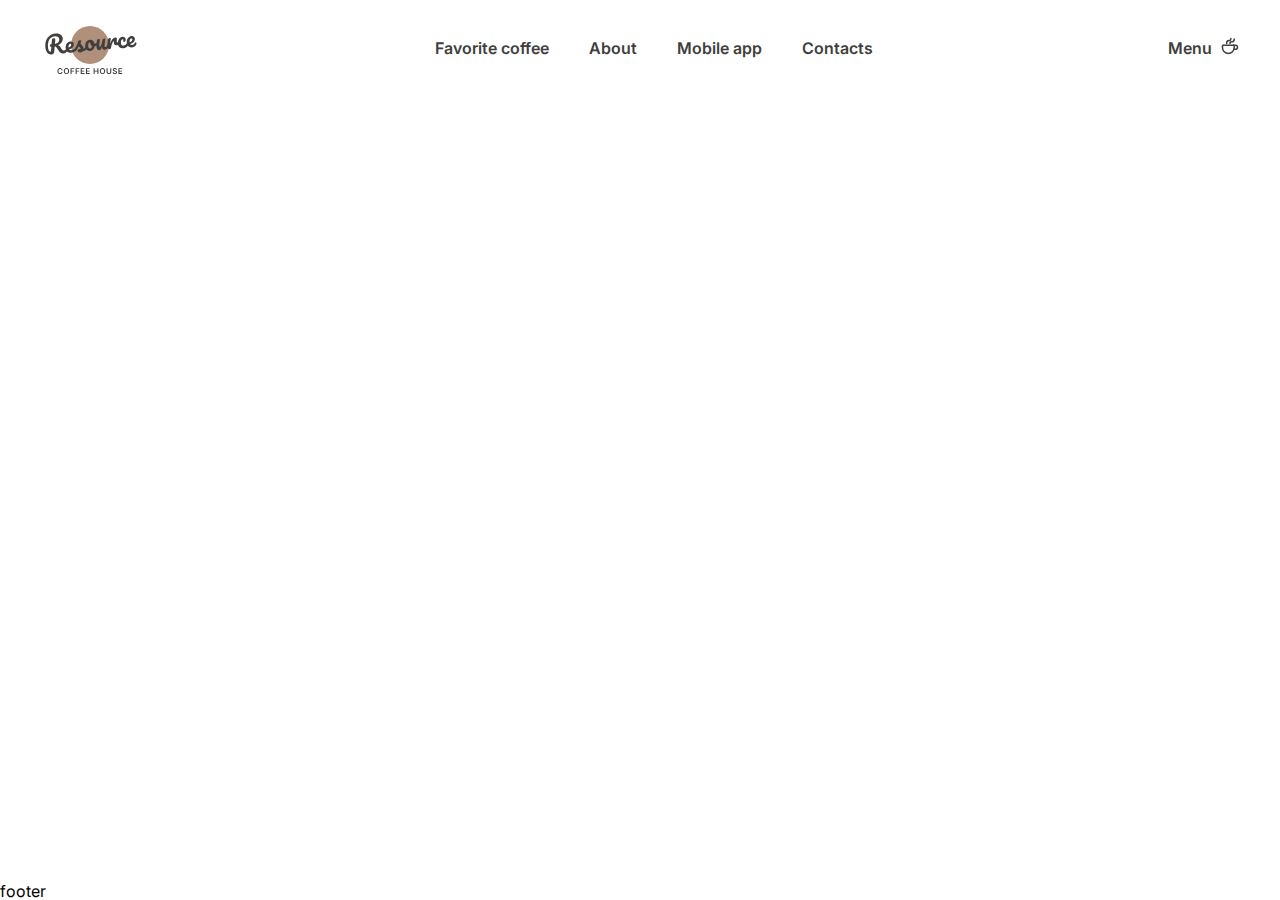
==== index.html @ 6c03af34 "feat: enjoy start" ====
<!DOCTYPE html>
<html lang="en">

<head>
  <meta charset="UTF-8">
  <meta name="viewport" content="width=device-width, initial-scale=1.0">
  <link rel="preconnect" href="https://fonts.googleapis.com">
  <link rel="preconnect" href="https://fonts.gstatic.com" crossorigin>
  <link href="https://fonts.googleapis.com/css2?family=Inter:wght@400;600&display=swap" rel="stylesheet">
  <link rel="stylesheet" href="./css/style.css">
  <title>Coffee House</title>
</head>

<body>
  <div class="wrapper">
    <header class="header">
      <div class="header__container _container">
        <a href="#" class="header__logo-container">
          <img class="header__logo-image" src="./icons/logo.svg" alt="logo">
        </a>
        <nav class="header__menu-container" id="menulist">
          <div class="header__menu-left">
            <ul class="header__menu-list">
              <li class="header__menu-item">
                <a href="#" class="header__menu-left-link menu-item">Favorite coffee</a>
              </li>
              <li class="header__menu-item">
                <a href="#" class="header__menu-left-link menu-item">About</a>
              </li>
              <li class="header__menu-item">
                <a href="#" class="header__menu-left-link menu-item">Mobile app</a>
              </li>
              <li class="header__menu-item">
                <a href="#" class="header__menu-left-link menu-item">Contacts</a>
              </li>
            </ul>
          </div>
          <div class="header__menu-right">
            <a href="#" class="header__menu-right-link menu-item">
              <span class="header__menu-right-link-text menu-item__text">Menu</span>
              <img class="header__menu-right-link-icon-small menu-item__icon" src="./icons/coffee-cup.svg" alt="cup">
              <img class="header__menu-right-link-icon-middle menu-item__icon" src="./icons/coffee-cup-middle.svg" alt="cup">
            </a>
          </div>
        </nav>
        <div class="header__burger-container">
          <button class="button-icon-burger" id="burgerbutton"></button>
        </div>
      </div>
    </header>
    <main class="main">
      <section class="main__enjoy enjoy">
        <div class="enjoy__container _container">

        </div>
      </section>
    </main>
    <footer class="footer">footer</footer>
  </div>
  <script type="module" src="./js/index.js"></script>
</body>

</html>
---- css/style.css ----
/*! normalize.css v8.0.1 | MIT License | github.com/necolas/normalize.css */
/* Document
   ========================================================================== */
/**
 * 1. Correct the line height in all browsers.
 * 2. Prevent adjustments of font size after orientation changes in iOS.
 */
html {
  line-height: 1.15; /* 1 */
  -webkit-text-size-adjust: 100%; /* 2 */
}

/* Sections
   ========================================================================== */
/**
 * Remove the margin in all browsers.
 */
body {
  margin: 0;
}

/**
 * Render the `main` element consistently in IE.
 */
main {
  display: block;
}

/**
 * Correct the font size and margin on `h1` elements within `section` and
 * `article` contexts in Chrome, Firefox, and Safari.
 */
h1 {
  font-size: 2em;
  margin: 0.67em 0;
}

/* Grouping content
   ========================================================================== */
/**
 * 1. Add the correct box sizing in Firefox.
 * 2. Show the overflow in Edge and IE.
 */
hr {
  box-sizing: content-box; /* 1 */
  height: 0; /* 1 */
  overflow: visible; /* 2 */
}

/**
 * 1. Correct the inheritance and scaling of font size in all browsers.
 * 2. Correct the odd `em` font sizing in all browsers.
 */
pre {
  font-family: monospace, monospace; /* 1 */
  font-size: 1em; /* 2 */
}

/* Text-level semantics
   ========================================================================== */
/**
 * Remove the gray background on active links in IE 10.
 */
a {
  background-color: transparent;
}

/**
 * 1. Remove the bottom border in Chrome 57-
 * 2. Add the correct text decoration in Chrome, Edge, IE, Opera, and Safari.
 */
abbr[title] {
  border-bottom: none; /* 1 */
  text-decoration: underline; /* 2 */
  -webkit-text-decoration: underline dotted;
          text-decoration: underline dotted; /* 2 */
}

/**
 * Add the correct font weight in Chrome, Edge, and Safari.
 */
b,
strong {
  font-weight: bolder;
}

/**
 * 1. Correct the inheritance and scaling of font size in all browsers.
 * 2. Correct the odd `em` font sizing in all browsers.
 */
code,
kbd,
samp {
  font-family: monospace, monospace; /* 1 */
  font-size: 1em; /* 2 */
}

/**
 * Add the correct font size in all browsers.
 */
small {
  font-size: 80%;
}

/**
 * Prevent `sub` and `sup` elements from affecting the line height in
 * all browsers.
 */
sub,
sup {
  font-size: 75%;
  line-height: 0;
  position: relative;
  vertical-align: baseline;
}

sub {
  bottom: -0.25em;
}

sup {
  top: -0.5em;
}

/* Embedded content
   ========================================================================== */
/**
 * Remove the border on images inside links in IE 10.
 */
img {
  border-style: none;
}

/* Forms
   ========================================================================== */
/**
 * 1. Change the font styles in all browsers.
 * 2. Remove the margin in Firefox and Safari.
 */
button,
input,
optgroup,
select,
textarea {
  font-family: inherit; /* 1 */
  font-size: 100%; /* 1 */
  line-height: 1.15; /* 1 */
  margin: 0; /* 2 */
}

/**
 * Show the overflow in IE.
 * 1. Show the overflow in Edge.
 */
button,
input { /* 1 */
  overflow: visible;
}

/**
 * Remove the inheritance of text transform in Edge, Firefox, and IE.
 * 1. Remove the inheritance of text transform in Firefox.
 */
button,
select { /* 1 */
  text-transform: none;
}

/**
 * Correct the inability to style clickable types in iOS and Safari.
 */
button,
[type=button],
[type=reset],
[type=submit] {
  -webkit-appearance: button;
}

/**
 * Remove the inner border and padding in Firefox.
 */
button::-moz-focus-inner,
[type=button]::-moz-focus-inner,
[type=reset]::-moz-focus-inner,
[type=submit]::-moz-focus-inner {
  border-style: none;
  padding: 0;
}

/**
 * Restore the focus styles unset by the previous rule.
 */
button:-moz-focusring,
[type=button]:-moz-focusring,
[type=reset]:-moz-focusring,
[type=submit]:-moz-focusring {
  outline: 1px dotted ButtonText;
}

/**
 * Correct the padding in Firefox.
 */
fieldset {
  padding: 0.35em 0.75em 0.625em;
}

/**
 * 1. Correct the text wrapping in Edge and IE.
 * 2. Correct the color inheritance from `fieldset` elements in IE.
 * 3. Remove the padding so developers are not caught out when they zero out
 *    `fieldset` elements in all browsers.
 */
legend {
  box-sizing: border-box; /* 1 */
  color: inherit; /* 2 */
  display: table; /* 1 */
  max-width: 100%; /* 1 */
  padding: 0; /* 3 */
  white-space: normal; /* 1 */
}

/**
 * Add the correct vertical alignment in Chrome, Firefox, and Opera.
 */
progress {
  vertical-align: baseline;
}

/**
 * Remove the default vertical scrollbar in IE 10+.
 */
textarea {
  overflow: auto;
}

/**
 * 1. Add the correct box sizing in IE 10.
 * 2. Remove the padding in IE 10.
 */
[type=checkbox],
[type=radio] {
  box-sizing: border-box; /* 1 */
  padding: 0; /* 2 */
}

/**
 * Correct the cursor style of increment and decrement buttons in Chrome.
 */
[type=number]::-webkit-inner-spin-button,
[type=number]::-webkit-outer-spin-button {
  height: auto;
}

/**
 * 1. Correct the odd appearance in Chrome and Safari.
 * 2. Correct the outline style in Safari.
 */
[type=search] {
  -webkit-appearance: textfield; /* 1 */
  outline-offset: -2px; /* 2 */
}

/**
 * Remove the inner padding in Chrome and Safari on macOS.
 */
[type=search]::-webkit-search-decoration {
  -webkit-appearance: none;
}

/**
 * 1. Correct the inability to style clickable types in iOS and Safari.
 * 2. Change font properties to `inherit` in Safari.
 */
::-webkit-file-upload-button {
  -webkit-appearance: button; /* 1 */
  font: inherit; /* 2 */
}

/* Interactive
   ========================================================================== */
/*
 * Add the correct display in Edge, IE 10+, and Firefox.
 */
details {
  display: block;
}

/*
 * Add the correct display in all browsers.
 */
summary {
  display: list-item;
}

/* Misc
   ========================================================================== */
/**
 * Add the correct display in IE 10+.
 */
template {
  display: none;
}

/**
 * Add the correct display in IE 10.
 */
[hidden] {
  display: none;
}

*,
*::after,
*::before {
  margin: 0;
  padding: 0;
  border: 0;
  box-sizing: border-box;
}

a {
  color: inherit;
  text-decoration: none;
}

img {
  vertical-align: top;
}

h1,
h2,
h3 {
  margin: 0;
}

li {
  list-style: none;
}

html,
body {
  height: 100%;
}

.button-store__download-text {
  font-size: 10px;
  font-weight: 600;
  line-height: 140%;
}

.header__menu-left-link, .button-store__service-text, .button-secondary, .button-primary__text, .tab-item, .menu-item__text {
  font-size: 16px;
  font-weight: 600;
  line-height: 150%;
}

.styleguide {
  max-width: 78.75rem;
  margin: 0 auto;
  padding: 3.125rem 6.25rem;
}
.styleguide > * {
  margin-bottom: 0.625rem;
}

.button-container {
  width: 200px;
}

.footer__containter {
  padding: 25px;
  background-color: #665f55;
  border-radius: 8px;
}

.menu-item {
  position: relative;
  display: inline-flex;
  -moz-column-gap: 0.5rem;
       column-gap: 0.5rem;
  padding-bottom: 0.25rem;
}
.menu-item__text {
  color: #403f3d;
}
.menu-item__icon {
  flex: 0 0 1.25rem;
  width: 1.25rem;
  height: 1.25rem;
}
.menu-item::after {
  content: "";
  position: absolute;
  left: 0;
  bottom: 0;
  height: 0.125rem;
  width: 0%;
  background-color: #403f3d;
  transition: 0.3s;
}
.menu-item:hover::after {
  width: 100%;
}
.menu-item__contact .menu-item__text {
  color: #e1d4c9;
}
.menu-item__contact::after {
  background-color: #e1d4c9;
}

.tab-item {
  vertical-align: top;
  display: inline-flex;
  align-items: center;
  -moz-column-gap: 0.5rem;
       column-gap: 0.5rem;
  padding: 0.4375rem 0.9375rem 0.4375rem 0.4375rem;
  color: #403f3d;
  border: 0.0625rem solid #c1b6ad;
  border-radius: 3.125rem;
  background-color: transparent;
  cursor: pointer;
  transition: 0.3s;
}
.tab-item__circle {
  flex: 0 0 1.875rem;
  width: 1.875rem;
  height: 1.875rem;
  display: flex;
  align-items: center;
  justify-content: center;
  background-color: #c1b6ad;
  border-radius: 50%;
}
.tab-item__image {
  width: 1rem;
}
.tab-item:disabled, .tab-item:hover {
  background-color: #665f55;
  border-color: #665f55;
}
.tab-item:disabled .tab-item__circle, .tab-item:hover .tab-item__circle {
  background-color: #e1d4c9;
}
.tab-item:disabled .tab-item__text, .tab-item:hover .tab-item__text {
  color: #e1d4c9;
}
.tab-item:disabled {
  cursor: default;
}

.button-primary {
  display: inline-flex;
  justify-content: center;
  min-width: 12.5rem;
  padding: 1.25rem 0;
  background-color: #e1d4c9;
  border-radius: 6.25rem;
}
.button-primary:hover .button-primary__container {
  width: 4.5rem;
}
.button-primary__container {
  display: flex;
  align-items: center;
  -moz-column-gap: 0.5rem;
       column-gap: 0.5rem;
  width: 2.75rem;
  overflow: hidden;
  transition: 0.3s;
}
.button-primary__text {
  color: #403f3d;
}
.button-primary__icon {
  flex: 0 0 1.25rem;
  width: 1.25rem;
  height: 1.25rem;
}

.button-secondary {
  width: 100%;
  padding: 0.5625rem;
  color: #403f3d;
  text-align: center;
  background-color: transparent;
  border: 0.0625rem solid #665f55;
  border-radius: 6.25rem;
  cursor: pointer;
  transition: 0.3s;
}
.button-secondary:hover {
  color: #e1d4c9;
  background-color: #665f55;
  border-color: #665f55;
}

.button-store {
  display: inline-block;
  padding: 0.6875rem 1.1875rem;
  min-width: 12.5rem;
  color: #403f3d;
  background-color: transparent;
  border: 1px solid #665f55;
  border-radius: 6.25rem;
  transition: 0.3s;
}
.button-store__body {
  display: flex;
  align-items: center;
  -moz-column-gap: 0.5rem;
       column-gap: 0.5rem;
}
.button-store__icon-container {
  flex: 0 0 2.25rem;
  width: 2.25rem;
  height: 2.25rem;
}
.button-store__icon {
  fill: #403f3d;
  width: 100%;
  height: 100%;
}
.button-store__content > * {
  display: block;
}
.button-store__content > *:not(:last-child) {
  margin-bottom: 0.125rem;
}
.button-store:hover {
  background-color: #665f55;
  border-color: #665f55;
  color: #e1d4c9;
}
.button-store:hover .button-store__icon {
  fill: #e1d4c9;
}

.button-icon {
  display: inline-flex;
  align-items: center;
  justify-content: center;
  width: 3.75rem;
  height: 3.75rem;
  background-color: transparent;
  border: 0.0625rem solid #665f55;
  border-radius: 50%;
  cursor: pointer;
  transition: 0.3s;
}
.button-icon__icon-container {
  width: 1.5rem;
  height: 1.5rem;
}
.button-icon__icon {
  fill: #665f55;
  width: 100%;
  height: 100%;
}
.button-icon:hover {
  background-color: #665f55;
  border-color: #665f55;
}
.button-icon:hover .button-icon__icon {
  fill: #e1d4c9;
}
.button-icon_light {
  border-color: #c1b6ad;
}
.button-icon_light .button-icon__icon {
  fill: #c1b6ad;
}
.button-icon_light:hover {
  background-color: #e1d4c9;
  border-color: #e1d4c9;
}
.button-icon_light:hover .button-icon__icon {
  fill: #403f3d;
}
.button-icon_rotate180 .button-icon__icon-container {
  transform: rotate(180deg);
}

.button-icon-burger {
  position: relative;
  width: 2.75rem;
  height: 2.75rem;
  border: 0.0625rem solid #665f55;
  border-radius: 50%;
  background-color: transparent;
  cursor: pointer;
}
.button-icon-burger::after, .button-icon-burger::before {
  content: "";
  position: absolute;
  display: block;
  left: 0.75rem;
  right: 0.75rem;
  height: 0.125rem;
  background-color: #403f3d;
  border-radius: 0.125rem;
  transition: 0.3s;
}
.button-icon-burger::before {
  bottom: 1rem;
}
.button-icon-burger::after {
  top: 1rem;
}
.button-icon-burger._active::before {
  transform: translateY(-0.25rem) rotate(-45deg);
}
.button-icon-burger._active::after {
  transform: translateY(0.25rem) rotate(45deg);
}

@media (max-width: 768px) {
  body._lock {
    overflow: hidden;
  }
}

.wrapper {
  display: flex;
  flex-direction: column;
  min-height: 100%;
  font-family: "Inter", sans-serif;
  overflow: hidden;
}
.wrapper > .main {
  flex: 1;
}

._container {
  max-width: 90rem;
  padding: 0 40px;
  margin: 0 auto;
  padding-left: 1rem;
  padding-right: 1rem;
}
@supports (padding-left: clamp( 1rem , -0.4690721649rem  +  6.1855670103vw , 2.5rem )) {
  ._container {
    padding-left: clamp( 1rem , -0.4690721649rem  +  6.1855670103vw , 2.5rem );
  }
}
@supports not (padding-left: clamp( 1rem , -0.4690721649rem  +  6.1855670103vw , 2.5rem )) {
  @supports (padding-left: calc( -0.4690721649rem  +  6.1855670103vw )) {
    ._container {
      padding-left: calc( -0.4690721649rem  +  6.1855670103vw );
    }
    @media (min-width: 768px) {
      ._container {
        padding-left: 2.5rem;
      }
    }
    @media (max-width: 380px) {
      ._container {
        padding-left: 1rem;
      }
    }
  }
  @supports not (padding-left: calc( -0.4690721649rem  +  6.1855670103vw )) {
    ._container {
      padding-left: 1rem;
    }
  }
}
@supports (padding-right: clamp( 1rem , -0.4690721649rem  +  6.1855670103vw , 2.5rem )) {
  ._container {
    padding-right: clamp( 1rem , -0.4690721649rem  +  6.1855670103vw , 2.5rem );
  }
}
@supports not (padding-right: clamp( 1rem , -0.4690721649rem  +  6.1855670103vw , 2.5rem )) {
  @supports (padding-right: calc( -0.4690721649rem  +  6.1855670103vw )) {
    ._container {
      padding-right: calc( -0.4690721649rem  +  6.1855670103vw );
    }
    @media (min-width: 768px) {
      ._container {
        padding-right: 2.5rem;
      }
    }
    @media (max-width: 380px) {
      ._container {
        padding-right: 1rem;
      }
    }
  }
  @supports not (padding-right: calc( -0.4690721649rem  +  6.1855670103vw )) {
    ._container {
      padding-right: 1rem;
    }
  }
}

.header {
  margin-top: 1.25rem;
}
.header__container {
  position: relative;
  display: flex;
  align-items: center;
}
@media (max-width: 768px) {
  .header__container {
    justify-content: space-between;
  }
}
.header__logo-container {
  flex: 0 0 6.25rem;
  position: relative;
  z-index: 1;
}
.header__logo-image {
  width: 100%;
  height: 100%;
}
.header__menu-container {
  flex: 1 1 auto;
  display: flex;
  align-items: center;
}
@media (max-width: 768px) {
  .header__menu-container {
    position: fixed;
    display: block;
    left: 100%;
    top: 5rem;
    bottom: 0;
    width: 100%;
    padding-bottom: 3.125rem;
    background-color: #e1d4c9;
    overflow: auto;
    transition: 0.3s;
  }
  .header__menu-container::before {
    content: "";
    position: fixed;
    top: 0;
    height: 5rem;
    width: 100%;
    background-color: #e1d4c9;
  }
  .header__menu-container._active {
    left: 0%;
  }
}
.header__menu-left {
  flex: 1 1 auto;
  display: flex;
  justify-content: center;
  align-items: center;
}
.header__menu-list {
  display: flex;
  flex-wrap: wrap;
  -moz-column-gap: 2.5rem;
       column-gap: 2.5rem;
  padding: 0 0.625rem;
}
@media (max-width: 768px) {
  .header__menu-list {
    display: block;
    text-align: center;
    padding-top: 5.0625rem;
  }
}
@media (max-width: 768px) {
  .header__menu-item:not(:last-child) {
    margin-bottom: 3.5rem;
  }
}
.header__menu-left-link {
  color: #403f3d;
}
@media (max-width: 768px) {
  .header__menu-left-link {
    font-size: 2rem;
    font-weight: 600;
    line-height: 125%;
  }
}
.header__menu-right {
  flex: 0 1 auto;
}
@media (max-width: 768px) {
  .header__menu-right {
    text-align: center;
    padding-top: 6rem;
  }
}
@media (max-width: 768px) {
  .header__menu-right-link {
    -moz-column-gap: 1rem;
         column-gap: 1rem;
  }
}
@media (max-width: 768px) {
  .header__menu-right-link-text {
    font-size: 2rem;
    font-weight: 600;
    line-height: 125%;
  }
}
.header__menu-right-link-icon-small {
  display: block;
}
@media (max-width: 768px) {
  .header__menu-right-link-icon-small {
    display: none;
  }
}
.header__menu-right-link-icon-middle {
  display: none;
}
@media (max-width: 768px) {
  .header__menu-right-link-icon-middle {
    display: block;
    width: 2.5rem;
    height: 2.5rem;
  }
}
.header__burger-container {
  display: none;
  position: relative;
  z-index: 1;
}
@media (max-width: 768px) {
  .header__burger-container {
    display: block;
  }
}

.enjoy {
  text-decoration: underline;
}/*# sourceMappingURL=style.css.map */
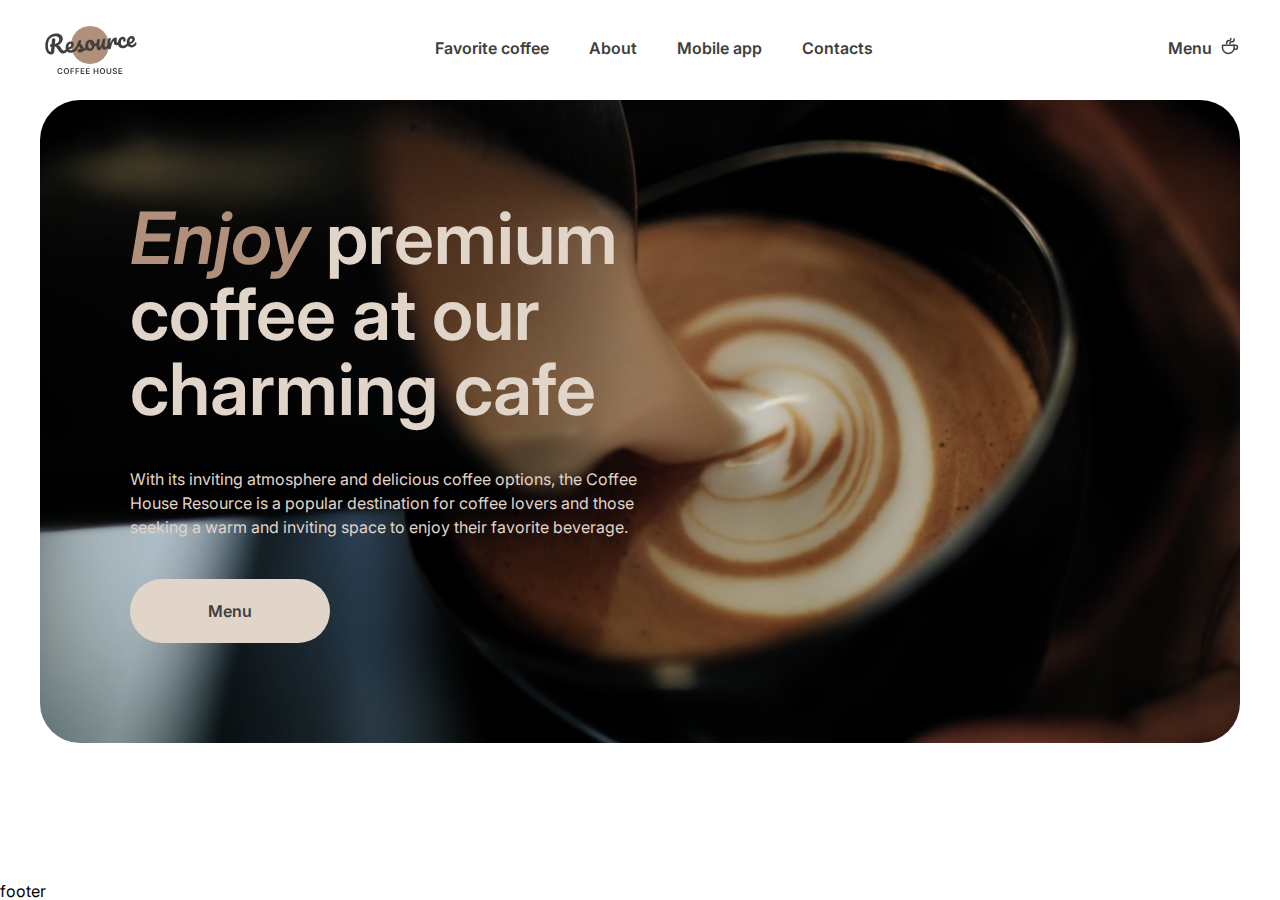
==== commit 853ad9ff: "feat: enjoy [html,scss] complete" ====
--- a/index.html
+++ b/index.html
@@ -51,7 +51,21 @@
     <main class="main">
       <section class="main__enjoy enjoy">
         <div class="enjoy__container _container">
-
+          <div class="enjoy__body">
+            <div class="enjoy__content">
+              <h1 class="enjoy__title">
+                <span class="enjoy__title-italic">Enjoy</span> premium coffee at our charming cafe
+              </h1>
+              <p class="enjoy__description">With its inviting atmosphere and delicious coffee options, the Coffee House Resource is a popular destination for coffee lovers and those seeking a warm and inviting space to enjoy their favorite beverage.</p>
+              <a href="#" class="enjoy__button button-primary">
+                <span class="enjoy__button-container button-primary__container">
+                  <span class="button-primary__text">Menu</span>
+                  <img class="button-primary__icon" src="./icons/coffee-cup.svg" alt="cup of coffee">
+                </span>
+              </a>
+            </div>
+            <img class="enjoy__background" src="./img/enjoy/background.jpeg" alt="">
+          </div>
         </div>
       </section>
     </main>
--- a/css/style.css
+++ b/css/style.css
@@ -339,6 +339,22 @@
 html,
 body {
   height: 100%;
+}
+
+.enjoy__title {
+  font-size: 72px;
+  font-weight: 600;
+  line-height: 105%;
+}
+
+.enjoy__title-italic {
+  font-style: italic;
+}
+
+.enjoy__description {
+  font-size: 16px;
+  font-weight: 400;
+  line-height: 150%;
 }
 
 .button-store__download-text {
@@ -830,6 +846,272 @@
   }
 }
 
-.enjoy {
-  text-decoration: underline;
+.main__enjoy {
+  margin-top: 20px;
+}
+
+.enjoy__body {
+  position: relative;
+  padding: 100px;
+  border-radius: 40px;
+  overflow: hidden;
+  padding-left: 3.75rem;
+  padding-right: 3.75rem;
+}
+@supports (padding-left: clamp( 3.75rem , 0.8928571429rem  +  5.9523809524vw , 6.25rem )) {
+  .enjoy__body {
+    padding-left: clamp( 3.75rem , 0.8928571429rem  +  5.9523809524vw , 6.25rem );
+  }
+}
+@supports not (padding-left: clamp( 3.75rem , 0.8928571429rem  +  5.9523809524vw , 6.25rem )) {
+  @supports (padding-left: calc( 0.8928571429rem  +  5.9523809524vw )) {
+    .enjoy__body {
+      padding-left: calc( 0.8928571429rem  +  5.9523809524vw );
+    }
+    @media (min-width: 1440px) {
+      .enjoy__body {
+        padding-left: 6.25rem;
+      }
+    }
+    @media (max-width: 768px) {
+      .enjoy__body {
+        padding-left: 3.75rem;
+      }
+    }
+  }
+  @supports not (padding-left: calc( 0.8928571429rem  +  5.9523809524vw )) {
+    .enjoy__body {
+      padding-left: 3.75rem;
+    }
+  }
+}
+@supports (padding-right: clamp( 3.75rem , 0.8928571429rem  +  5.9523809524vw , 6.25rem )) {
+  .enjoy__body {
+    padding-right: clamp( 3.75rem , 0.8928571429rem  +  5.9523809524vw , 6.25rem );
+  }
+}
+@supports not (padding-right: clamp( 3.75rem , 0.8928571429rem  +  5.9523809524vw , 6.25rem )) {
+  @supports (padding-right: calc( 0.8928571429rem  +  5.9523809524vw )) {
+    .enjoy__body {
+      padding-right: calc( 0.8928571429rem  +  5.9523809524vw );
+    }
+    @media (min-width: 1440px) {
+      .enjoy__body {
+        padding-right: 6.25rem;
+      }
+    }
+    @media (max-width: 768px) {
+      .enjoy__body {
+        padding-right: 3.75rem;
+      }
+    }
+  }
+  @supports not (padding-right: calc( 0.8928571429rem  +  5.9523809524vw )) {
+    .enjoy__body {
+      padding-right: 3.75rem;
+    }
+  }
+}
+@media (max-width: 768px) {
+  .enjoy__body {
+    padding-top: 3.75rem;
+    padding-bottom: 3.75rem;
+    padding-left: 1rem;
+    padding-right: 1rem;
+  }
+  @supports (padding-top: clamp( 3.75rem , 1.3015463918rem  +  10.3092783505vw , 6.25rem )) {
+    .enjoy__body {
+      padding-top: clamp( 3.75rem , 1.3015463918rem  +  10.3092783505vw , 6.25rem );
+    }
+  }
+  @supports not (padding-top: clamp( 3.75rem , 1.3015463918rem  +  10.3092783505vw , 6.25rem )) {
+    @supports (padding-top: calc( 1.3015463918rem  +  10.3092783505vw )) {
+      .enjoy__body {
+        padding-top: calc( 1.3015463918rem  +  10.3092783505vw );
+      }
+      @media (max-width: 768px) and (min-width: 768px) {
+        .enjoy__body {
+          padding-top: 6.25rem;
+        }
+      }
+      @media (max-width: 768px) and (max-width: 380px) {
+        .enjoy__body {
+          padding-top: 3.75rem;
+        }
+      }
+    }
+    @supports not (padding-top: calc( 1.3015463918rem  +  10.3092783505vw )) {
+      .enjoy__body {
+        padding-top: 3.75rem;
+      }
+    }
+  }
+  @supports (padding-bottom: clamp( 3.75rem , 1.3015463918rem  +  10.3092783505vw , 6.25rem )) {
+    .enjoy__body {
+      padding-bottom: clamp( 3.75rem , 1.3015463918rem  +  10.3092783505vw , 6.25rem );
+    }
+  }
+  @supports not (padding-bottom: clamp( 3.75rem , 1.3015463918rem  +  10.3092783505vw , 6.25rem )) {
+    @supports (padding-bottom: calc( 1.3015463918rem  +  10.3092783505vw )) {
+      .enjoy__body {
+        padding-bottom: calc( 1.3015463918rem  +  10.3092783505vw );
+      }
+      @media (max-width: 768px) and (min-width: 768px) {
+        .enjoy__body {
+          padding-bottom: 6.25rem;
+        }
+      }
+      @media (max-width: 768px) and (max-width: 380px) {
+        .enjoy__body {
+          padding-bottom: 3.75rem;
+        }
+      }
+    }
+    @supports not (padding-bottom: calc( 1.3015463918rem  +  10.3092783505vw )) {
+      .enjoy__body {
+        padding-bottom: 3.75rem;
+      }
+    }
+  }
+  @supports (padding-left: clamp( 1rem , -1.6932989691rem  +  11.3402061856vw , 3.75rem )) {
+    .enjoy__body {
+      padding-left: clamp( 1rem , -1.6932989691rem  +  11.3402061856vw , 3.75rem );
+    }
+  }
+  @supports not (padding-left: clamp( 1rem , -1.6932989691rem  +  11.3402061856vw , 3.75rem )) {
+    @supports (padding-left: calc( -1.6932989691rem  +  11.3402061856vw )) {
+      .enjoy__body {
+        padding-left: calc( -1.6932989691rem  +  11.3402061856vw );
+      }
+      @media (max-width: 768px) and (min-width: 768px) {
+        .enjoy__body {
+          padding-left: 3.75rem;
+        }
+      }
+      @media (max-width: 768px) and (max-width: 380px) {
+        .enjoy__body {
+          padding-left: 1rem;
+        }
+      }
+    }
+    @supports not (padding-left: calc( -1.6932989691rem  +  11.3402061856vw )) {
+      .enjoy__body {
+        padding-left: 1rem;
+      }
+    }
+  }
+  @supports (padding-right: clamp( 1rem , -1.6932989691rem  +  11.3402061856vw , 3.75rem )) {
+    .enjoy__body {
+      padding-right: clamp( 1rem , -1.6932989691rem  +  11.3402061856vw , 3.75rem );
+    }
+  }
+  @supports not (padding-right: clamp( 1rem , -1.6932989691rem  +  11.3402061856vw , 3.75rem )) {
+    @supports (padding-right: calc( -1.6932989691rem  +  11.3402061856vw )) {
+      .enjoy__body {
+        padding-right: calc( -1.6932989691rem  +  11.3402061856vw );
+      }
+      @media (max-width: 768px) and (min-width: 768px) {
+        .enjoy__body {
+          padding-right: 3.75rem;
+        }
+      }
+      @media (max-width: 768px) and (max-width: 380px) {
+        .enjoy__body {
+          padding-right: 1rem;
+        }
+      }
+    }
+    @supports not (padding-right: calc( -1.6932989691rem  +  11.3402061856vw )) {
+      .enjoy__body {
+        padding-right: 1rem;
+      }
+    }
+  }
+}
+.enjoy__content {
+  position: relative;
+  z-index: 10;
+  max-width: 530px;
+}
+.enjoy__content > *:not(:last-child) {
+  margin-bottom: 40px;
+}
+.enjoy__title {
+  font-size: 2.625rem;
+  line-height: 3.01875rem;
+  color: #e1d4c9;
+}
+@supports (font-size: clamp( 2.625rem , 0.7886597938rem  +  7.7319587629vw , 4.5rem )) {
+  .enjoy__title {
+    font-size: clamp( 2.625rem , 0.7886597938rem  +  7.7319587629vw , 4.5rem );
+  }
+}
+@supports not (font-size: clamp( 2.625rem , 0.7886597938rem  +  7.7319587629vw , 4.5rem )) {
+  @supports (font-size: calc( 0.7886597938rem  +  7.7319587629vw )) {
+    .enjoy__title {
+      font-size: calc( 0.7886597938rem  +  7.7319587629vw );
+    }
+    @media (min-width: 768px) {
+      .enjoy__title {
+        font-size: 4.5rem;
+      }
+    }
+    @media (max-width: 380px) {
+      .enjoy__title {
+        font-size: 2.625rem;
+      }
+    }
+  }
+  @supports not (font-size: calc( 0.7886597938rem  +  7.7319587629vw )) {
+    .enjoy__title {
+      font-size: 2.625rem;
+    }
+  }
+}
+@supports (line-height: clamp( 3.01875rem , 1.3476804124rem  +  7.0360824742vw , 4.725rem )) {
+  .enjoy__title {
+    line-height: clamp( 3.01875rem , 1.3476804124rem  +  7.0360824742vw , 4.725rem );
+  }
+}
+@supports not (line-height: clamp( 3.01875rem , 1.3476804124rem  +  7.0360824742vw , 4.725rem )) {
+  @supports (line-height: calc( 1.3476804124rem  +  7.0360824742vw )) {
+    .enjoy__title {
+      line-height: calc( 1.3476804124rem  +  7.0360824742vw );
+    }
+    @media (min-width: 768px) {
+      .enjoy__title {
+        line-height: 4.725rem;
+      }
+    }
+    @media (max-width: 380px) {
+      .enjoy__title {
+        line-height: 3.01875rem;
+      }
+    }
+  }
+  @supports not (line-height: calc( 1.3476804124rem  +  7.0360824742vw )) {
+    .enjoy__title {
+      line-height: 3.01875rem;
+    }
+  }
+}
+.enjoy__title-italic {
+  color: #b0907a;
+}
+.enjoy__description {
+  color: #e1d4c9;
+}
+@media (max-width: 768px) {
+  .enjoy__button-container {
+    width: 4.5rem;
+  }
+}
+.enjoy__background {
+  position: absolute;
+  left: 0;
+  top: 0;
+  width: 100%;
+  height: 100%;
+  -o-object-fit: cover;
+     object-fit: cover;
 }/*# sourceMappingURL=style.css.map */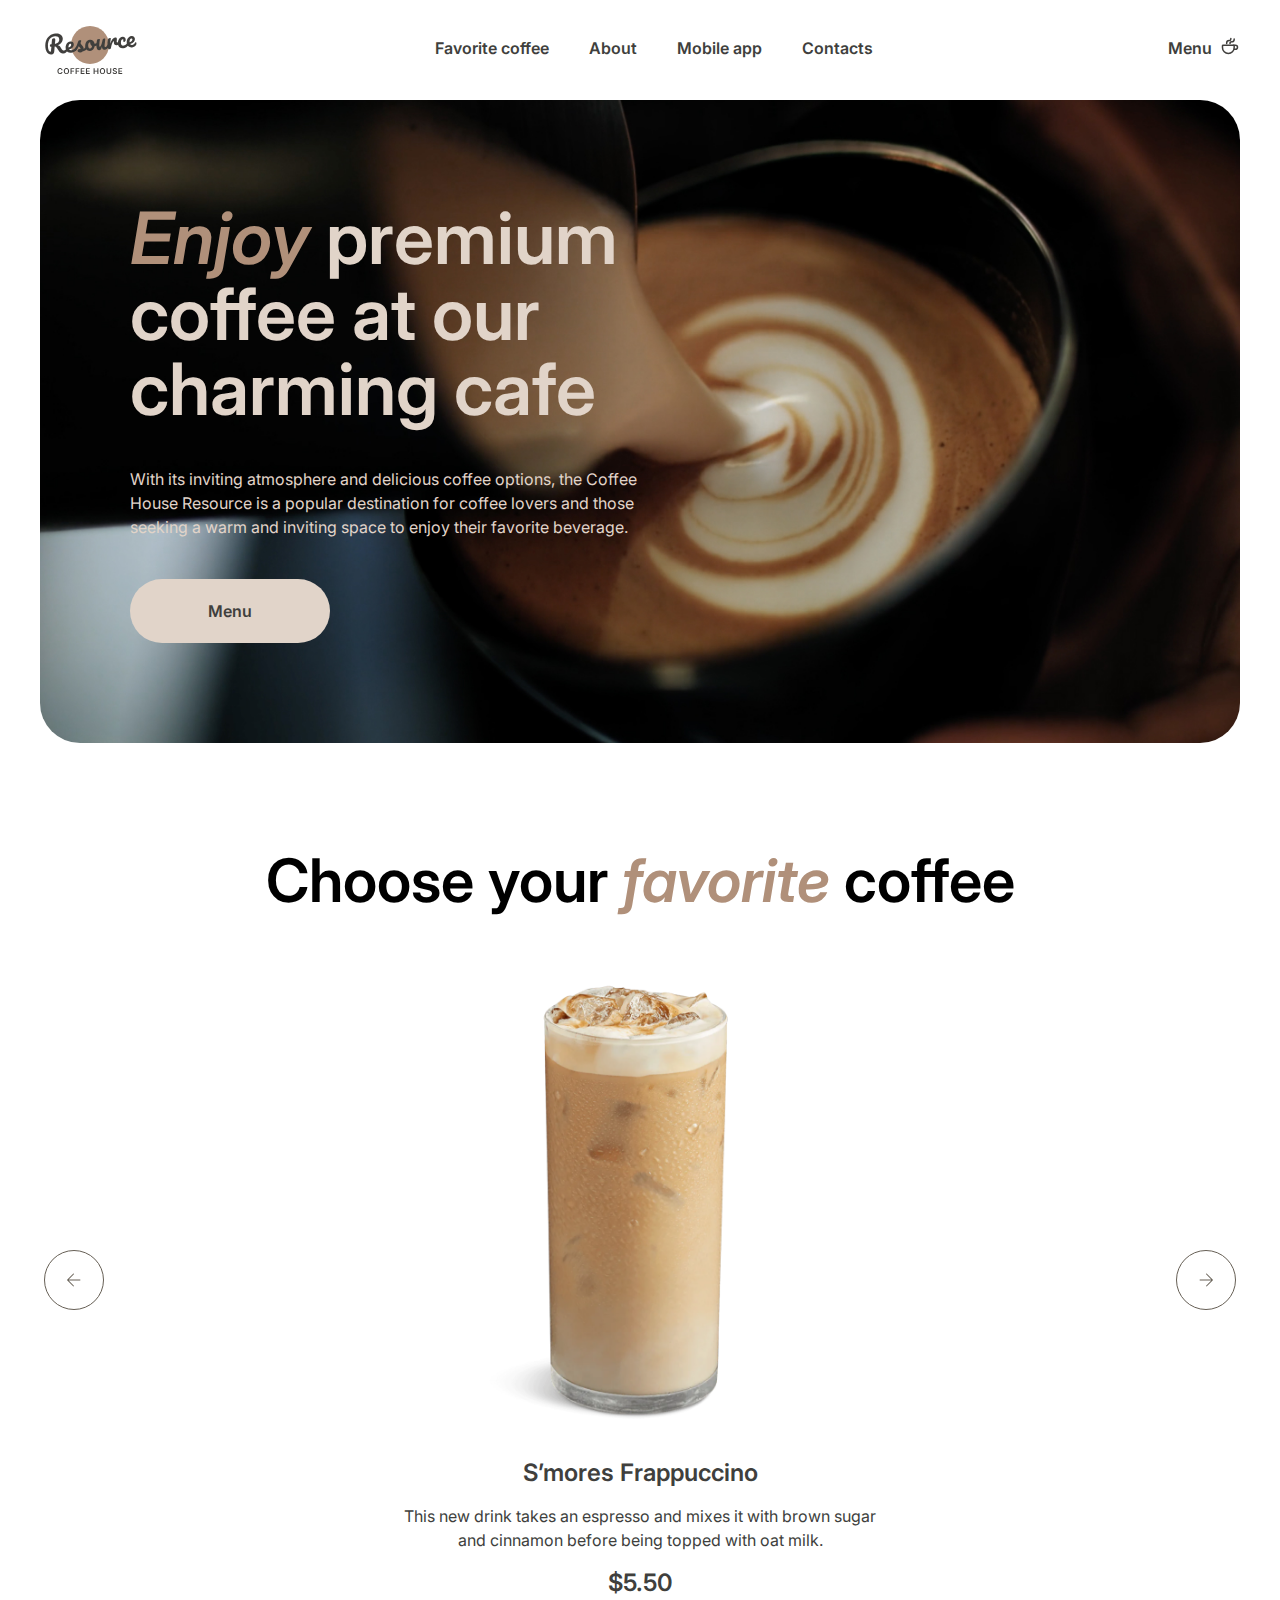
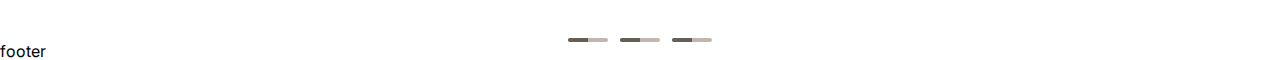
==== commit f823156d: "feat: favourite [html,scss]" ====
--- a/index.html
+++ b/index.html
@@ -54,7 +54,7 @@
           <div class="enjoy__body">
             <div class="enjoy__content">
               <h1 class="enjoy__title">
-                <span class="enjoy__title-italic">Enjoy</span> premium coffee at our charming cafe
+                <span class="_title-italic">Enjoy</span> premium coffee at our charming cafe
               </h1>
               <p class="enjoy__description">With its inviting atmosphere and delicious coffee options, the Coffee House Resource is a popular destination for coffee lovers and those seeking a warm and inviting space to enjoy their favorite beverage.</p>
               <a href="#" class="enjoy__button button-primary">
@@ -68,6 +68,70 @@
           </div>
         </div>
       </section>
+      <section class="main__favourite favourite">
+        <div class="favourite__container _container">
+          <h2 class="favourite__title _titleBlock">
+            Choose your <span class="_title-italic">favorite</span> coffee
+          </h2>
+          <div class="favourite__slider slider">
+            <div class="slider__frame">
+              <div class="slider__list">
+                <div class="slider__item slide">
+                  <div class="slide__body">
+                    <div class="slide__image-container">
+                      <img class="slide__image" src="./img/favourite/slider-1.png" alt="coffee">
+                    </div>
+                    <h3 class="slide__name">S’mores Frappuccino</h3>
+                    <p class="slide__description">This new drink takes an espresso and mixes it with brown sugar and cinnamon before being topped with oat milk.</p>
+                    <div class="slide__price">$5.50</div>
+                  </div>
+                </div>
+                <div class="slider__item slide">
+                  <div class="slide__body">
+                    <div class="slide__image-container">
+                      <img class="slide__image" src="./img/favourite/slider-1.png" alt="coffee">
+                    </div>
+                    <h3 class="slide__name">S’mores Frappuccino</h3>
+                    <p class="slide__description">This new drink takes an espresso and mixes it with brown sugar and cinnamon before being topped with oat milk.</p>
+                    <div class="slide__price">$5.50</div>
+                  </div>
+                </div>
+                <div class="slider__item slide">
+                  <div class="slide__body">
+                    <div class="slide__image-container">
+                      <img class="slide__image" src="./img/favourite/slider-1.png" alt="coffee">
+                    </div>
+                    <h3 class="slide__name">S’mores Frappuccino</h3>
+                    <p class="slide__description">This new drink takes an espresso and mixes it with brown sugar and cinnamon before being topped with oat milk.</p>
+                    <div class="slide__price">$5.50</div>
+                  </div>
+                </div>
+              </div>
+            </div>
+            <div class="slider__timers">
+              <div class="slider__timer"></div>
+              <div class="slider__timer"></div>
+              <div class="slider__timer"></div>
+            </div>
+            <div class="slider__buttons">
+              <button class="slider__button button-icon button-icon_rotate180">
+                <span class="button-icon__icon-container">
+                  <svg class="button-icon__icon" width="24" height="24" viewBox="0 0 24 24" fill="#000000" xmlns="http://www.w3.org/2000/svg">
+                    <path fill-rule="evenodd" clip-rule="evenodd" d="M12.1464 5.64645C11.9512 5.84171 11.9512 6.15829 12.1464 6.35355L17.2929 11.5H6C5.72386 11.5 5.5 11.7239 5.5 12C5.5 12.2761 5.72386 12.5 6 12.5H17.2929L12.1464 17.6464C11.9512 17.8417 11.9512 18.1583 12.1464 18.3536C12.3417 18.5488 12.6583 18.5488 12.8536 18.3536L18.8536 12.3536C19.0488 12.1583 19.0488 11.8417 18.8536 11.6464L12.8536 5.64645C12.6583 5.45118 12.3417 5.45118 12.1464 5.64645Z" />
+                  </svg>
+                </span>
+              </button>
+              <button class="slider__button button-icon">
+                <span class="button-icon__icon-container">
+                  <svg class="button-icon__icon" width="24" height="24" viewBox="0 0 24 24" fill="#000000" xmlns="http://www.w3.org/2000/svg">
+                    <path fill-rule="evenodd" clip-rule="evenodd" d="M12.1464 5.64645C11.9512 5.84171 11.9512 6.15829 12.1464 6.35355L17.2929 11.5H6C5.72386 11.5 5.5 11.7239 5.5 12C5.5 12.2761 5.72386 12.5 6 12.5H17.2929L12.1464 17.6464C11.9512 17.8417 11.9512 18.1583 12.1464 18.3536C12.3417 18.5488 12.6583 18.5488 12.8536 18.3536L18.8536 12.3536C19.0488 12.1583 19.0488 11.8417 18.8536 11.6464L12.8536 5.64645C12.6583 5.45118 12.3417 5.45118 12.1464 5.64645Z" />
+                  </svg>
+                </span>
+              </button>
+            </div>
+          </div>
+        </div>
+      </section>
     </main>
     <footer class="footer">footer</footer>
   </div>
--- a/css/style.css
+++ b/css/style.css
@@ -347,11 +347,23 @@
   line-height: 105%;
 }
 
-.enjoy__title-italic {
+._title-italic {
   font-style: italic;
 }
 
-.enjoy__description {
+._titleBlock {
+  font-size: 60px;
+  font-weight: 600;
+  line-height: 125%;
+}
+
+.slide__price, .slide__name {
+  font-size: 24px;
+  font-weight: 600;
+  line-height: 125%;
+}
+
+.slide__description, .enjoy__description {
   font-size: 16px;
   font-weight: 400;
   line-height: 150%;
@@ -658,54 +670,14 @@
     padding-left: clamp( 1rem , -0.4690721649rem  +  6.1855670103vw , 2.5rem );
   }
 }
-@supports not (padding-left: clamp( 1rem , -0.4690721649rem  +  6.1855670103vw , 2.5rem )) {
-  @supports (padding-left: calc( -0.4690721649rem  +  6.1855670103vw )) {
-    ._container {
-      padding-left: calc( -0.4690721649rem  +  6.1855670103vw );
-    }
-    @media (min-width: 768px) {
-      ._container {
-        padding-left: 2.5rem;
-      }
-    }
-    @media (max-width: 380px) {
-      ._container {
-        padding-left: 1rem;
-      }
-    }
-  }
-  @supports not (padding-left: calc( -0.4690721649rem  +  6.1855670103vw )) {
-    ._container {
-      padding-left: 1rem;
-    }
-  }
-}
 @supports (padding-right: clamp( 1rem , -0.4690721649rem  +  6.1855670103vw , 2.5rem )) {
   ._container {
     padding-right: clamp( 1rem , -0.4690721649rem  +  6.1855670103vw , 2.5rem );
   }
 }
-@supports not (padding-right: clamp( 1rem , -0.4690721649rem  +  6.1855670103vw , 2.5rem )) {
-  @supports (padding-right: calc( -0.4690721649rem  +  6.1855670103vw )) {
-    ._container {
-      padding-right: calc( -0.4690721649rem  +  6.1855670103vw );
-    }
-    @media (min-width: 768px) {
-      ._container {
-        padding-right: 2.5rem;
-      }
-    }
-    @media (max-width: 380px) {
-      ._container {
-        padding-right: 1rem;
-      }
-    }
-  }
-  @supports not (padding-right: calc( -0.4690721649rem  +  6.1855670103vw )) {
-    ._container {
-      padding-right: 1rem;
-    }
-  }
+
+._title-italic {
+  color: #b0907a;
 }
 
 .header {
@@ -849,6 +821,9 @@
 .main__enjoy {
   margin-top: 20px;
 }
+.main__favourite {
+  margin-top: 100px;
+}
 
 .enjoy__body {
   position: relative;
@@ -863,53 +838,9 @@
     padding-left: clamp( 3.75rem , 0.8928571429rem  +  5.9523809524vw , 6.25rem );
   }
 }
-@supports not (padding-left: clamp( 3.75rem , 0.8928571429rem  +  5.9523809524vw , 6.25rem )) {
-  @supports (padding-left: calc( 0.8928571429rem  +  5.9523809524vw )) {
-    .enjoy__body {
-      padding-left: calc( 0.8928571429rem  +  5.9523809524vw );
-    }
-    @media (min-width: 1440px) {
-      .enjoy__body {
-        padding-left: 6.25rem;
-      }
-    }
-    @media (max-width: 768px) {
-      .enjoy__body {
-        padding-left: 3.75rem;
-      }
-    }
-  }
-  @supports not (padding-left: calc( 0.8928571429rem  +  5.9523809524vw )) {
-    .enjoy__body {
-      padding-left: 3.75rem;
-    }
-  }
-}
 @supports (padding-right: clamp( 3.75rem , 0.8928571429rem  +  5.9523809524vw , 6.25rem )) {
   .enjoy__body {
     padding-right: clamp( 3.75rem , 0.8928571429rem  +  5.9523809524vw , 6.25rem );
-  }
-}
-@supports not (padding-right: clamp( 3.75rem , 0.8928571429rem  +  5.9523809524vw , 6.25rem )) {
-  @supports (padding-right: calc( 0.8928571429rem  +  5.9523809524vw )) {
-    .enjoy__body {
-      padding-right: calc( 0.8928571429rem  +  5.9523809524vw );
-    }
-    @media (min-width: 1440px) {
-      .enjoy__body {
-        padding-right: 6.25rem;
-      }
-    }
-    @media (max-width: 768px) {
-      .enjoy__body {
-        padding-right: 3.75rem;
-      }
-    }
-  }
-  @supports not (padding-right: calc( 0.8928571429rem  +  5.9523809524vw )) {
-    .enjoy__body {
-      padding-right: 3.75rem;
-    }
   }
 }
 @media (max-width: 768px) {
@@ -924,109 +855,21 @@
       padding-top: clamp( 3.75rem , 1.3015463918rem  +  10.3092783505vw , 6.25rem );
     }
   }
-  @supports not (padding-top: clamp( 3.75rem , 1.3015463918rem  +  10.3092783505vw , 6.25rem )) {
-    @supports (padding-top: calc( 1.3015463918rem  +  10.3092783505vw )) {
-      .enjoy__body {
-        padding-top: calc( 1.3015463918rem  +  10.3092783505vw );
-      }
-      @media (max-width: 768px) and (min-width: 768px) {
-        .enjoy__body {
-          padding-top: 6.25rem;
-        }
-      }
-      @media (max-width: 768px) and (max-width: 380px) {
-        .enjoy__body {
-          padding-top: 3.75rem;
-        }
-      }
-    }
-    @supports not (padding-top: calc( 1.3015463918rem  +  10.3092783505vw )) {
-      .enjoy__body {
-        padding-top: 3.75rem;
-      }
-    }
-  }
   @supports (padding-bottom: clamp( 3.75rem , 1.3015463918rem  +  10.3092783505vw , 6.25rem )) {
     .enjoy__body {
       padding-bottom: clamp( 3.75rem , 1.3015463918rem  +  10.3092783505vw , 6.25rem );
     }
   }
-  @supports not (padding-bottom: clamp( 3.75rem , 1.3015463918rem  +  10.3092783505vw , 6.25rem )) {
-    @supports (padding-bottom: calc( 1.3015463918rem  +  10.3092783505vw )) {
-      .enjoy__body {
-        padding-bottom: calc( 1.3015463918rem  +  10.3092783505vw );
-      }
-      @media (max-width: 768px) and (min-width: 768px) {
-        .enjoy__body {
-          padding-bottom: 6.25rem;
-        }
-      }
-      @media (max-width: 768px) and (max-width: 380px) {
-        .enjoy__body {
-          padding-bottom: 3.75rem;
-        }
-      }
-    }
-    @supports not (padding-bottom: calc( 1.3015463918rem  +  10.3092783505vw )) {
-      .enjoy__body {
-        padding-bottom: 3.75rem;
-      }
-    }
-  }
   @supports (padding-left: clamp( 1rem , -1.6932989691rem  +  11.3402061856vw , 3.75rem )) {
     .enjoy__body {
       padding-left: clamp( 1rem , -1.6932989691rem  +  11.3402061856vw , 3.75rem );
     }
   }
-  @supports not (padding-left: clamp( 1rem , -1.6932989691rem  +  11.3402061856vw , 3.75rem )) {
-    @supports (padding-left: calc( -1.6932989691rem  +  11.3402061856vw )) {
-      .enjoy__body {
-        padding-left: calc( -1.6932989691rem  +  11.3402061856vw );
-      }
-      @media (max-width: 768px) and (min-width: 768px) {
-        .enjoy__body {
-          padding-left: 3.75rem;
-        }
-      }
-      @media (max-width: 768px) and (max-width: 380px) {
-        .enjoy__body {
-          padding-left: 1rem;
-        }
-      }
-    }
-    @supports not (padding-left: calc( -1.6932989691rem  +  11.3402061856vw )) {
-      .enjoy__body {
-        padding-left: 1rem;
-      }
-    }
-  }
   @supports (padding-right: clamp( 1rem , -1.6932989691rem  +  11.3402061856vw , 3.75rem )) {
     .enjoy__body {
       padding-right: clamp( 1rem , -1.6932989691rem  +  11.3402061856vw , 3.75rem );
     }
   }
-  @supports not (padding-right: clamp( 1rem , -1.6932989691rem  +  11.3402061856vw , 3.75rem )) {
-    @supports (padding-right: calc( -1.6932989691rem  +  11.3402061856vw )) {
-      .enjoy__body {
-        padding-right: calc( -1.6932989691rem  +  11.3402061856vw );
-      }
-      @media (max-width: 768px) and (min-width: 768px) {
-        .enjoy__body {
-          padding-right: 3.75rem;
-        }
-      }
-      @media (max-width: 768px) and (max-width: 380px) {
-        .enjoy__body {
-          padding-right: 1rem;
-        }
-      }
-    }
-    @supports not (padding-right: calc( -1.6932989691rem  +  11.3402061856vw )) {
-      .enjoy__body {
-        padding-right: 1rem;
-      }
-    }
-  }
 }
 .enjoy__content {
   position: relative;
@@ -1046,57 +889,10 @@
     font-size: clamp( 2.625rem , 0.7886597938rem  +  7.7319587629vw , 4.5rem );
   }
 }
-@supports not (font-size: clamp( 2.625rem , 0.7886597938rem  +  7.7319587629vw , 4.5rem )) {
-  @supports (font-size: calc( 0.7886597938rem  +  7.7319587629vw )) {
-    .enjoy__title {
-      font-size: calc( 0.7886597938rem  +  7.7319587629vw );
-    }
-    @media (min-width: 768px) {
-      .enjoy__title {
-        font-size: 4.5rem;
-      }
-    }
-    @media (max-width: 380px) {
-      .enjoy__title {
-        font-size: 2.625rem;
-      }
-    }
-  }
-  @supports not (font-size: calc( 0.7886597938rem  +  7.7319587629vw )) {
-    .enjoy__title {
-      font-size: 2.625rem;
-    }
-  }
-}
 @supports (line-height: clamp( 3.01875rem , 1.3476804124rem  +  7.0360824742vw , 4.725rem )) {
   .enjoy__title {
     line-height: clamp( 3.01875rem , 1.3476804124rem  +  7.0360824742vw , 4.725rem );
   }
-}
-@supports not (line-height: clamp( 3.01875rem , 1.3476804124rem  +  7.0360824742vw , 4.725rem )) {
-  @supports (line-height: calc( 1.3476804124rem  +  7.0360824742vw )) {
-    .enjoy__title {
-      line-height: calc( 1.3476804124rem  +  7.0360824742vw );
-    }
-    @media (min-width: 768px) {
-      .enjoy__title {
-        line-height: 4.725rem;
-      }
-    }
-    @media (max-width: 380px) {
-      .enjoy__title {
-        line-height: 3.01875rem;
-      }
-    }
-  }
-  @supports not (line-height: calc( 1.3476804124rem  +  7.0360824742vw )) {
-    .enjoy__title {
-      line-height: 3.01875rem;
-    }
-  }
-}
-.enjoy__title-italic {
-  color: #b0907a;
 }
 .enjoy__description {
   color: #e1d4c9;
@@ -1114,4 +910,83 @@
   height: 100%;
   -o-object-fit: cover;
      object-fit: cover;
+}
+
+.favourite__title {
+  text-align: center;
+}
+.favourite__slider {
+  margin-top: 40px;
+}
+
+.slider {
+  position: relative;
+}
+.slider__frame {
+  position: relative;
+  z-index: 1;
+  max-width: 600px;
+  margin: 0 auto;
+  overflow: hidden;
+}
+.slider__list {
+  display: flex;
+  width: 100%;
+  height: 100%;
+  margin-left: -100%;
+}
+.slider__item {
+  flex: 0 0 100%;
+}
+.slider__timers {
+  display: flex;
+  justify-content: center;
+  -moz-column-gap: 12px;
+       column-gap: 12px;
+  margin-top: 40px;
+}
+.slider__timer {
+  width: 40px;
+  height: 4px;
+  border-radius: 100px;
+  background-color: #c1b6ad;
+  overflow: hidden;
+}
+.slider__timer::before {
+  content: "";
+  display: block;
+  height: 100%;
+  width: 50%;
+  background-color: #665f55;
+}
+.slider__buttons {
+  position: absolute;
+  left: 4px;
+  right: 4px;
+  top: 42.7%;
+  display: flex;
+  justify-content: space-between;
+}
+.slide__body {
+  max-width: 480px;
+  margin: 0 auto;
+}
+.slide__image {
+  width: 100%;
+  height: 100%;
+}
+.slide__name {
+  margin-top: 20px;
+  color: #403f3d;
+  text-align: center;
+}
+.slide__description {
+  margin-top: 16px;
+  color: #403f3d;
+  text-align: center;
+}
+.slide__price {
+  margin-top: 16px;
+  color: #403f3d;
+  text-align: center;
 }/*# sourceMappingURL=style.css.map */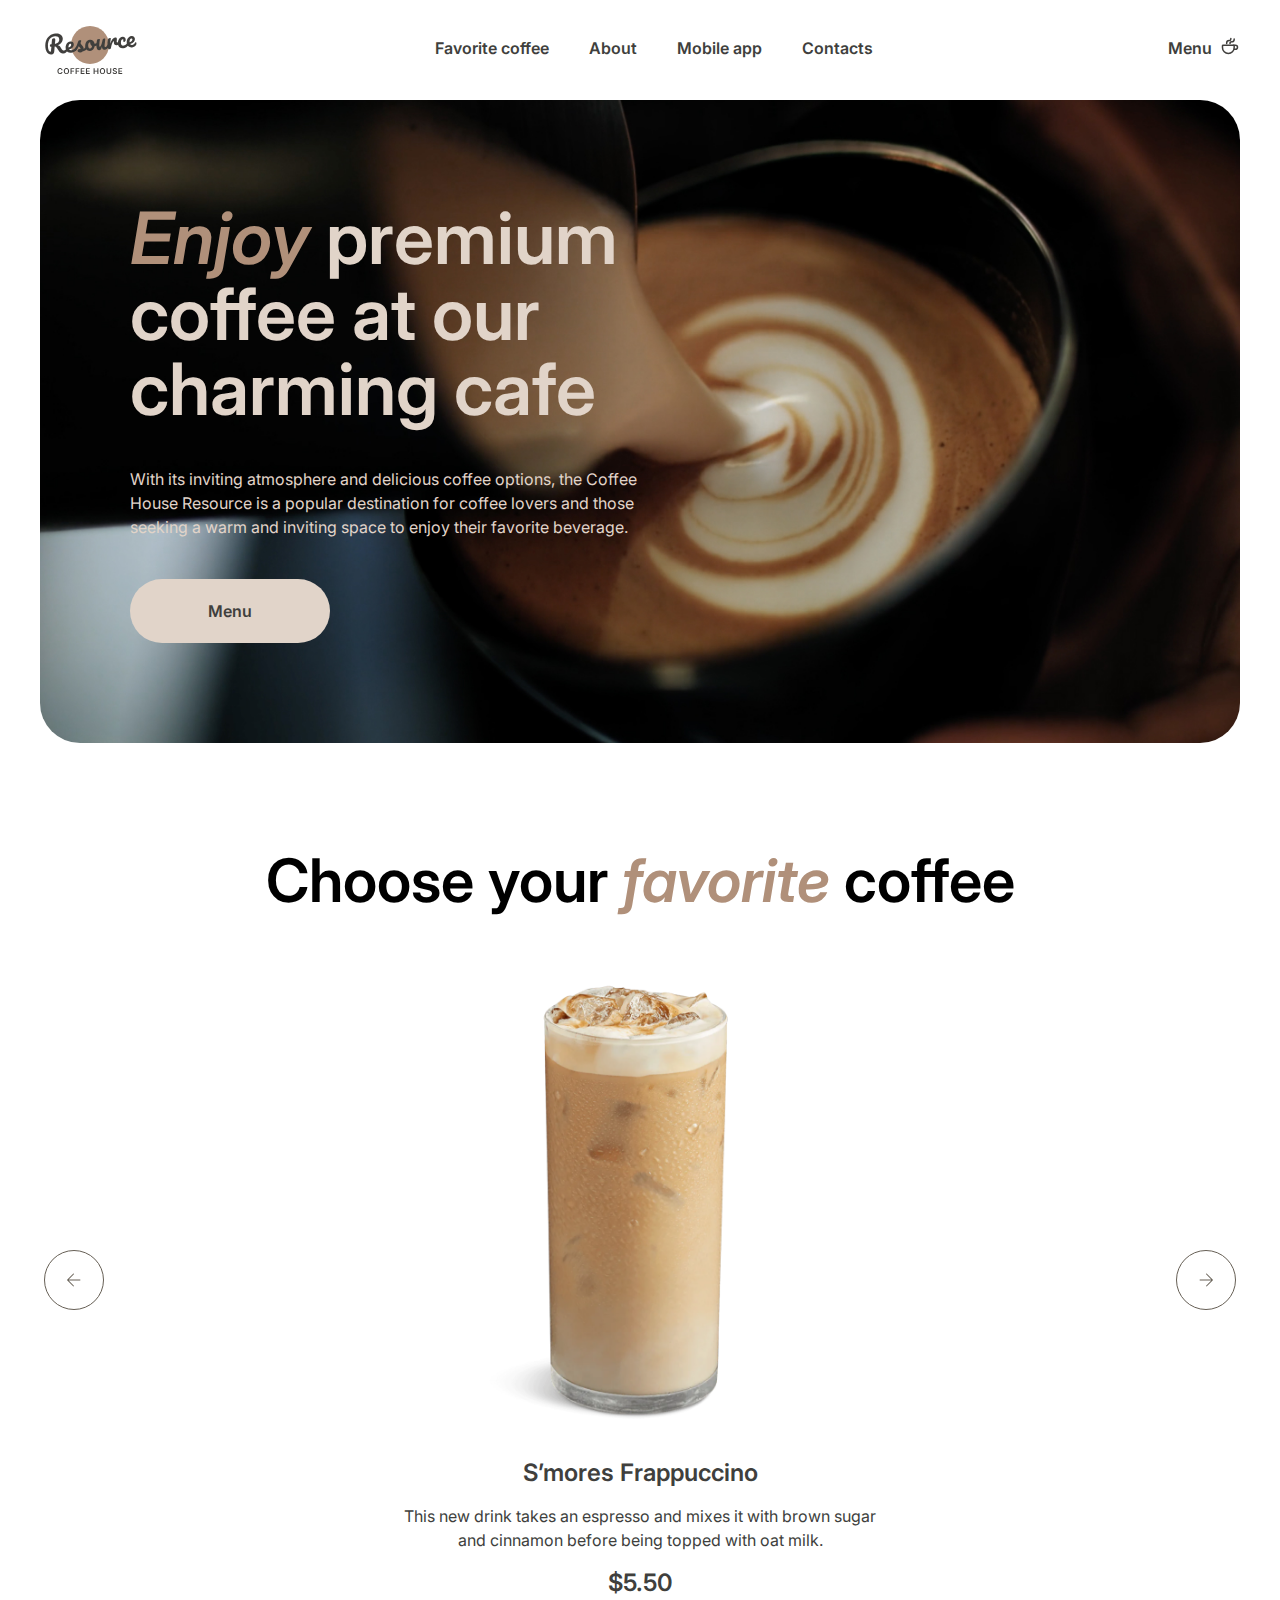
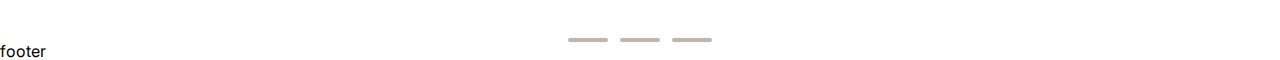
==== commit 0fb55e69: "feat: slider base" ====
--- a/index.html
+++ b/index.html
@@ -18,7 +18,7 @@
         <a href="#" class="header__logo-container">
           <img class="header__logo-image" src="./icons/logo.svg" alt="logo">
         </a>
-        <nav class="header__menu-container" id="menulist">
+        <nav class="header__menu-container" id="menubody">
           <div class="header__menu-left">
             <ul class="header__menu-list">
               <li class="header__menu-item">
@@ -44,7 +44,7 @@
           </div>
         </nav>
         <div class="header__burger-container">
-          <button class="button-icon-burger" id="burgerbutton"></button>
+          <button class="button-icon-burger" id="menubutton"></button>
         </div>
       </div>
     </header>
@@ -75,8 +75,8 @@
           </h2>
           <div class="favourite__slider slider">
             <div class="slider__frame">
-              <div class="slider__list">
-                <div class="slider__item slide">
+              <div class="slider__list" id="slider-slides-container">
+                <!-- <div class="slider__item slide">
                   <div class="slide__body">
                     <div class="slide__image-container">
                       <img class="slide__image" src="./img/favourite/slider-1.png" alt="coffee">
@@ -105,23 +105,23 @@
                     <p class="slide__description">This new drink takes an espresso and mixes it with brown sugar and cinnamon before being topped with oat milk.</p>
                     <div class="slide__price">$5.50</div>
                   </div>
-                </div>
+                </div> -->
               </div>
             </div>
-            <div class="slider__timers">
+            <div class="slider__timers" id="slider-timers-container">
+              <!-- <div class="slider__timer"></div>
               <div class="slider__timer"></div>
-              <div class="slider__timer"></div>
-              <div class="slider__timer"></div>
+              <div class="slider__timer"></div> -->
             </div>
             <div class="slider__buttons">
-              <button class="slider__button button-icon button-icon_rotate180">
+              <button class="slider__button button-icon button-icon_rotate180" id="slider-prev">
                 <span class="button-icon__icon-container">
                   <svg class="button-icon__icon" width="24" height="24" viewBox="0 0 24 24" fill="#000000" xmlns="http://www.w3.org/2000/svg">
                     <path fill-rule="evenodd" clip-rule="evenodd" d="M12.1464 5.64645C11.9512 5.84171 11.9512 6.15829 12.1464 6.35355L17.2929 11.5H6C5.72386 11.5 5.5 11.7239 5.5 12C5.5 12.2761 5.72386 12.5 6 12.5H17.2929L12.1464 17.6464C11.9512 17.8417 11.9512 18.1583 12.1464 18.3536C12.3417 18.5488 12.6583 18.5488 12.8536 18.3536L18.8536 12.3536C19.0488 12.1583 19.0488 11.8417 18.8536 11.6464L12.8536 5.64645C12.6583 5.45118 12.3417 5.45118 12.1464 5.64645Z" />
                   </svg>
                 </span>
               </button>
-              <button class="slider__button button-icon">
+              <button class="slider__button button-icon" id="slider-next">
                 <span class="button-icon__icon-container">
                   <svg class="button-icon__icon" width="24" height="24" viewBox="0 0 24 24" fill="#000000" xmlns="http://www.w3.org/2000/svg">
                     <path fill-rule="evenodd" clip-rule="evenodd" d="M12.1464 5.64645C11.9512 5.84171 11.9512 6.15829 12.1464 6.35355L17.2929 11.5H6C5.72386 11.5 5.5 11.7239 5.5 12C5.5 12.2761 5.72386 12.5 6 12.5H17.2929L12.1464 17.6464C11.9512 17.8417 11.9512 18.1583 12.1464 18.3536C12.3417 18.5488 12.6583 18.5488 12.8536 18.3536L18.8536 12.3536C19.0488 12.1583 19.0488 11.8417 18.8536 11.6464L12.8536 5.64645C12.6583 5.45118 12.3417 5.45118 12.1464 5.64645Z" />
--- a/css/style.css
+++ b/css/style.css
@@ -355,6 +355,12 @@
   font-size: 60px;
   font-weight: 600;
   line-height: 125%;
+  font-size: 2rem;
+}
+@supports (font-size: clamp( 2rem , 0.2860824742rem  +  7.2164948454vw , 3.75rem )) {
+  ._titleBlock {
+    font-size: clamp( 2rem , 0.2860824742rem  +  7.2164948454vw , 3.75rem );
+  }
 }
 
 .slide__price, .slide__name {
@@ -696,7 +702,7 @@
 .header__logo-container {
   flex: 0 0 6.25rem;
   position: relative;
-  z-index: 1;
+  z-index: 4;
 }
 .header__logo-image {
   width: 100%;
@@ -716,6 +722,7 @@
     bottom: 0;
     width: 100%;
     padding-bottom: 3.125rem;
+    z-index: 3;
     background-color: #e1d4c9;
     overflow: auto;
     transition: 0.3s;
@@ -810,7 +817,7 @@
 .header__burger-container {
   display: none;
   position: relative;
-  z-index: 1;
+  z-index: 4;
 }
 @media (max-width: 768px) {
   .header__burger-container {
@@ -873,7 +880,7 @@
 }
 .enjoy__content {
   position: relative;
-  z-index: 10;
+  z-index: 2;
   max-width: 530px;
 }
 .enjoy__content > *:not(:last-child) {
@@ -910,6 +917,7 @@
   height: 100%;
   -o-object-fit: cover;
      object-fit: cover;
+  z-index: 1;
 }
 
 .favourite__title {
@@ -925,18 +933,21 @@
 .slider__frame {
   position: relative;
   z-index: 1;
-  max-width: 600px;
+  max-width: 560px;
+  max-width: 21.75rem;
   margin: 0 auto;
   overflow: hidden;
+}
+@supports (max-width: clamp( 21.75rem , 5.332361516rem  +  61.8075801749vw , 35rem )) {
+  .slider__frame {
+    max-width: clamp( 21.75rem , 5.332361516rem  +  61.8075801749vw , 35rem );
+  }
 }
 .slider__list {
   display: flex;
   width: 100%;
   height: 100%;
   margin-left: -100%;
-}
-.slider__item {
-  flex: 0 0 100%;
 }
 .slider__timers {
   display: flex;
@@ -955,17 +966,46 @@
 .slider__timer::before {
   content: "";
   display: block;
+  left: 0;
+  top: 0;
   height: 100%;
-  width: 50%;
+  width: 0%;
   background-color: #665f55;
 }
-.slider__buttons {
+@media (max-width: 425px) {
+  .slider__buttons {
+    visibility: hidden;
+    opacity: 0;
+    width: 0;
+    height: 0;
+    overflow: hidden;
+  }
+}
+.slider__button {
   position: absolute;
+  top: 42.7%;
+  z-index: 1;
+}
+.slider__button:first-child {
   left: 4px;
+}
+@media (max-width: 768px) {
+  .slider__button:first-child {
+    left: 0;
+  }
+}
+.slider__button:last-child {
   right: 4px;
-  top: 42.7%;
-  display: flex;
-  justify-content: space-between;
+}
+@media (max-width: 768px) {
+  .slider__button:last-child {
+    right: 0;
+  }
+}
+
+.slide {
+  flex: 0 0 100%;
+  overflow: hidden;
 }
 .slide__body {
   max-width: 480px;
@@ -989,4 +1029,41 @@
   margin-top: 16px;
   color: #403f3d;
   text-align: center;
+}
+
+.slide._hide {
+  white-space: nowrap;
+  animation-duration: 0.5s;
+  animation-timing-function: ease-in-out;
+  animation-name: hide;
+}
+
+.slide._show {
+  white-space: nowrap;
+  animation-duration: 0.5s;
+  animation-direction: reverse;
+  animation-name: hide;
+}
+
+@keyframes hide {
+  from {
+    flex-basis: 100%;
+  }
+  to {
+    flex-basis: 0%;
+  }
+}
+._progress.slider__timer::before {
+  animation-duration: 6s;
+  animation-timing-function: linear;
+  animation-name: progress;
+}
+
+@keyframes progress {
+  from {
+    width: 0%;
+  }
+  to {
+    width: 100%;
+  }
 }/*# sourceMappingURL=style.css.map */